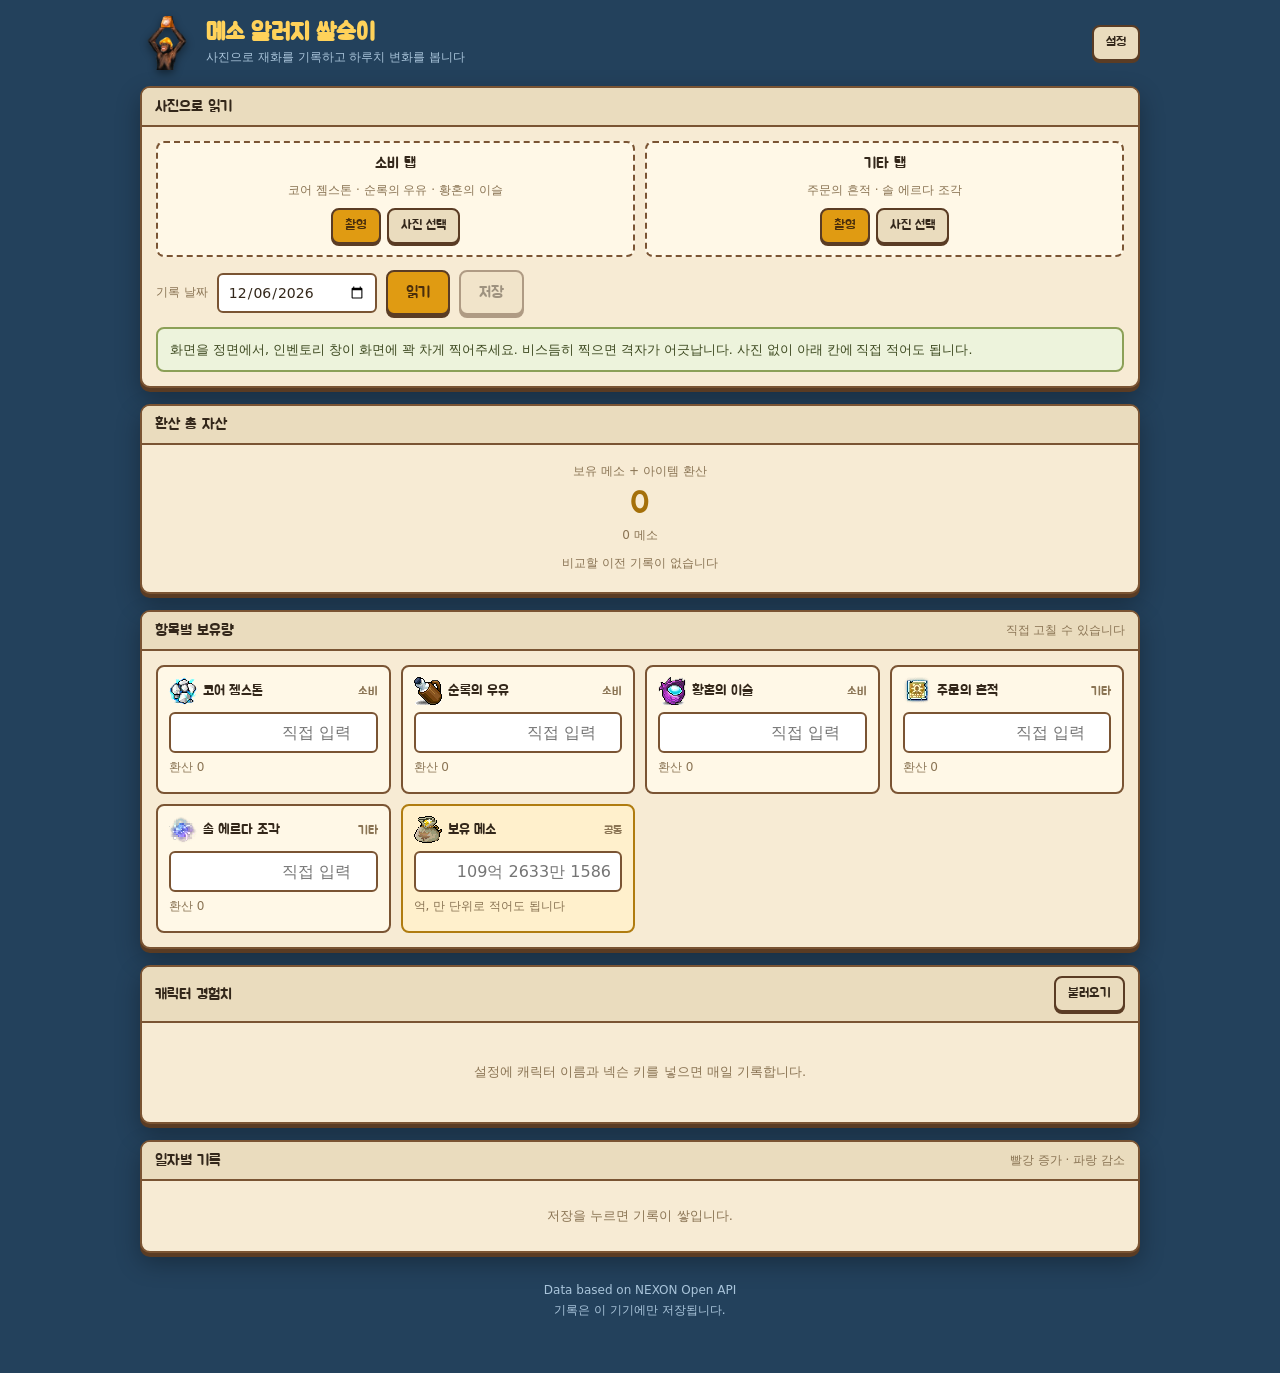
==== index.html @ 9272c511 "Add files via upload" ====
<!DOCTYPE html>
<html lang="ko">
<head>
<meta charset="utf-8" />
<meta name="viewport" content="width=device-width, initial-scale=1, viewport-fit=cover" />
<meta name="theme-color" content="#23415C" />
<meta name="description" content="메이플스토리 재화와 경험치를 사진으로 기록하는 도구" />
<link rel="manifest" href="./manifest.webmanifest" />
<link rel="apple-touch-icon" href="./icon-192.png" />
<meta name="apple-mobile-web-app-capable" content="yes" />
<meta name="apple-mobile-web-app-status-bar-style" content="black-translucent" />
<meta name="apple-mobile-web-app-title" content="쌀숭이" />
<title>메소 알러지 쌀숭이</title>
<link rel="stylesheet" href="./app.css" />
</head>
<body>
<div id="root"></div>
<script src="./app.js" defer></script>
</body>
</html>
---- app.css ----
@import"https://fonts.googleapis.com/css2?family=Jua&display=swap";:root{--bg:#23415C;--panel:#F7EBD4;--panel2:#EADCBE;--edge:#7A5433;--edge2:#5A3C24;--ink:#33271A;--muted:#8A7454;--gold:#E09B12;--gold2:#FFD25A;--up:#D33A2C;--down:#1D6FD4}*{-webkit-tap-highlight-color:transparent}html,body{margin:0;padding:0;background:var(--bg)}.ss-root{font-family:Pretendard,Apple SD Gothic Neo,Malgun Gothic,system-ui,sans-serif;background:var(--bg);color:var(--ink);min-height:100vh;padding:16px 12px calc(40px + env(safe-area-inset-bottom));font-size:14px;font-variant-numeric:tabular-nums}.ss-wrap{max-width:1000px;margin:0 auto;display:flex;flex-direction:column;gap:16px}.ss-disp{font-family:Jua,sans-serif}.ss-panel{background:var(--panel);border:2px solid var(--edge);border-radius:10px;box-shadow:0 4px 0 var(--edge2),0 10px 24px #0000004d;overflow:hidden}.ss-head{background:var(--panel2);border-bottom:2px solid var(--edge);padding:9px 13px;display:flex;align-items:center;justify-content:space-between;gap:8px;flex-wrap:wrap}.ss-head h2{margin:0;font-size:15px;font-family:Jua,sans-serif;font-weight:400}.ss-body{padding:14px}.ss-sub2{font-family:Jua,sans-serif;font-weight:400;font-size:14px;margin:4px 0 8px}.ss-top{display:flex;align-items:center;gap:12px;flex-wrap:wrap}.ss-mascot{width:54px;height:54px;object-fit:contain;flex:none;filter:drop-shadow(0 3px 4px rgba(0,0,0,.45))}.ss-title{font-family:Jua,sans-serif;font-size:24px;color:var(--gold2);margin:0;line-height:1.15}.ss-sub{color:#a9c4da;font-size:12px;margin:2px 0 0}.ss-slots{display:grid;grid-template-columns:1fr 1fr;gap:10px}@media(max-width:600px){.ss-slots{grid-template-columns:1fr}}.ss-slot{border:2px dashed var(--edge);border-radius:8px;background:#fff8e7;padding:11px;display:flex;flex-direction:column;align-items:center;gap:8px;text-align:center}.ss-slot .tag{font-family:Jua,sans-serif;font-size:15px}.ss-slot .hint{font-size:12px;color:var(--muted);line-height:1.6}.ss-picked{width:100%;display:flex;flex-direction:column;gap:8px;align-items:center}.ss-thumb{width:100%;border-radius:5px;border:1px solid var(--edge);display:block}.ss-btnrow{display:flex;gap:6px;justify-content:center;flex-wrap:wrap}.ss-ok{font-size:12px;color:#3e6b23;font-weight:700}.ss-warn{font-size:12px;color:#b0511e;font-weight:700}.ss-actions{margin-top:13px;display:flex;gap:9px;align-items:center;flex-wrap:wrap}.ss-btn{font-family:Jua,sans-serif;font-size:15px;padding:11px 18px;border-radius:8px;border:2px solid var(--edge2);cursor:pointer;color:#4a2e0c;background:var(--gold);box-shadow:0 3px 0 var(--edge2);transition:transform .08s,box-shadow .08s}.ss-btn:active{transform:translateY(3px);box-shadow:0 0 0 var(--edge2)}.ss-btn:disabled{opacity:.45;cursor:not-allowed;transform:none}.ss-btn.ghost{background:var(--panel2);color:var(--ink)}.ss-btn.sm{font-size:13px;padding:8px 12px;box-shadow:0 2px 0 var(--edge2)}.ss-hero{text-align:center;padding:4px 2px}.ss-hero .lab{font-size:12px;color:var(--muted)}.ss-hero .big{font-family:Jua,sans-serif;font-size:32px;color:#a5700a;line-height:1.2;margin:4px 0}@media(max-width:560px){.ss-hero .big{font-size:25px}}.ss-hero .raw{font-size:12px;color:var(--muted)}.ss-delta{display:inline-flex;align-items:center;gap:5px;font-weight:700;font-size:13px;padding:3px 9px;border-radius:20px;background:#0000000d}.up{color:var(--up)}.down{color:var(--down)}.flat{color:var(--muted)}.ss-cards{display:grid;grid-template-columns:repeat(auto-fill,minmax(190px,1fr));gap:10px}.ss-card{background:#fff8e7;border:2px solid var(--edge);border-radius:8px;padding:10px 11px}.ss-card.miss{background:#fde8e4;border-color:#c4574a}.ss-card.meso{border-color:#b07c10;background:#fff0cc}.ss-card .nm{font-family:Jua,sans-serif;font-size:14px;display:flex;justify-content:space-between;align-items:center;gap:6px;margin-bottom:7px}.ss-card .nm>span:first-child{display:flex;align-items:center;gap:6px}.ss-ico{width:28px;height:28px;object-fit:contain;flex:none;image-rendering:pixelated}.ss-card .val{font-size:12px;color:var(--muted);margin-top:6px}.ss-parts{font-size:11px;color:#6e5a3a;background:#f0e2be;border-radius:5px;padding:4px 7px;margin-top:6px;line-height:1.5;word-break:break-all}.ss-num,.ss-inp{width:100%;box-sizing:border-box;font:inherit;padding:9px;border:2px solid var(--edge);border-radius:6px;background:#fff;color:var(--ink);font-variant-numeric:tabular-nums}.ss-num{text-align:right;font-size:16px}.ss-num:focus,.ss-inp:focus{outline:2px solid var(--gold);outline-offset:1px}.ss-row{display:grid;grid-template-columns:1fr 130px;gap:9px;align-items:center;margin-bottom:8px}table.ss-tb{width:100%;border-collapse:collapse;font-size:13px;white-space:nowrap}.ss-tb th,.ss-tb td{padding:8px 10px;border-bottom:1px solid #D9C79F;text-align:right}.ss-tb th{background:var(--panel2);font-family:Jua,sans-serif;font-weight:400}.ss-tb th:first-child,.ss-tb td:first-child{text-align:left}.ss-tb .d{display:block;font-size:11px;font-weight:700;margin-top:2px}.ss-scroll{overflow-x:auto;-webkit-overflow-scrolling:touch}.ss-note{font-size:12px;color:var(--muted);line-height:1.65}.ss-err{background:#fde8e4;border:2px solid #C4574A;color:#8c2e22;border-radius:8px;padding:10px 12px;font-size:13px}.ss-tip{background:#edf3dc;border:2px solid #8CA057;border-radius:8px;padding:10px 12px;font-size:12.5px;color:#3e4a21;line-height:1.7}.ss-empty{text-align:center;color:var(--muted);padding:24px 10px;font-size:13px;line-height:1.7}.ss-spin{width:15px;height:15px;border:2px solid rgba(0,0,0,.2);border-top-color:#4a2e0c;border-radius:50%;display:inline-block;animation:ss-rot .7s linear infinite;vertical-align:-2px}@keyframes ss-rot{to{transform:rotate(360deg)}}@media(prefers-reduced-motion:reduce){.ss-spin{animation-duration:2.4s}}.ss-portrait{width:128px;height:128px;object-fit:contain;image-rendering:pixelated;background:#fff8e7;border:2px solid var(--edge);border-radius:10px;padding:6px;flex:none}@media(max-width:520px){.ss-portrait{width:104px;height:104px}}.ss-exp{height:16px;background:#e3d3ae;border:2px solid var(--edge);border-radius:9px;overflow:hidden}.ss-exp i{display:block;height:100%;background:var(--gold);transition:width .4s ease}.ss-predict{display:grid;grid-template-columns:repeat(auto-fit,minmax(170px,1fr));gap:10px;margin-top:15px}.ss-predict>div{background:#fff8e7;border:2px solid var(--edge);border-radius:8px;padding:10px 12px}.ss-predict .k{display:block;font-size:12px;color:var(--muted)}.ss-predict .v{display:block;font-family:Jua,sans-serif;font-size:19px;margin:3px 0 1px;word-break:break-all}.ss-predict .u{display:block;font-size:11px;color:var(--muted)}.ss-modal{position:fixed;inset:0;background:#0e1a26db;display:flex;align-items:center;justify-content:center;padding:12px;z-index:60}.ss-modal .box{background:var(--panel);border:2px solid var(--edge);border-radius:10px;max-width:900px;width:100%;max-height:94vh;overflow:auto}.ss-canvas{position:relative;user-select:none;touch-action:manipulation;line-height:0;background:#111;border:2px solid var(--edge);border-radius:6px;overflow:hidden;cursor:crosshair}.ss-canvas img{width:100%;display:block;pointer-events:none}.ss-pin{position:absolute;width:18px;height:18px;margin:-9px 0 0 -9px;border-radius:50%;border:3px solid #FFD25A;background:#ffd25a59;pointer-events:none}.ss-pin.br{border-color:#7fe3a1;background:#7fe3a159}.ss-cell{position:absolute;border:1px solid rgba(120,200,255,.55);pointer-events:none;border-radius:2px}.ss-cell.on{border:2px solid #FFD25A;background:#ffd25a4d}.ss-cell.meso{border:2px solid #FFE9A0;background:#ffe9a038}.ss-chips{display:flex;gap:7px;flex-wrap:wrap;margin-top:12px}.ss-chip{display:flex;align-items:center;gap:6px;font:inherit;font-size:13px;padding:7px 11px;border:2px solid var(--edge);border-radius:20px;background:#fff8e7;color:var(--ink);cursor:pointer}.ss-chip.on{background:var(--gold);border-color:var(--edge2)}.ss-chip img{width:20px;height:20px;object-fit:contain;image-rendering:pixelated}.ss-chip b{background:#00000024;border-radius:10px;padding:1px 7px;font-size:11px}
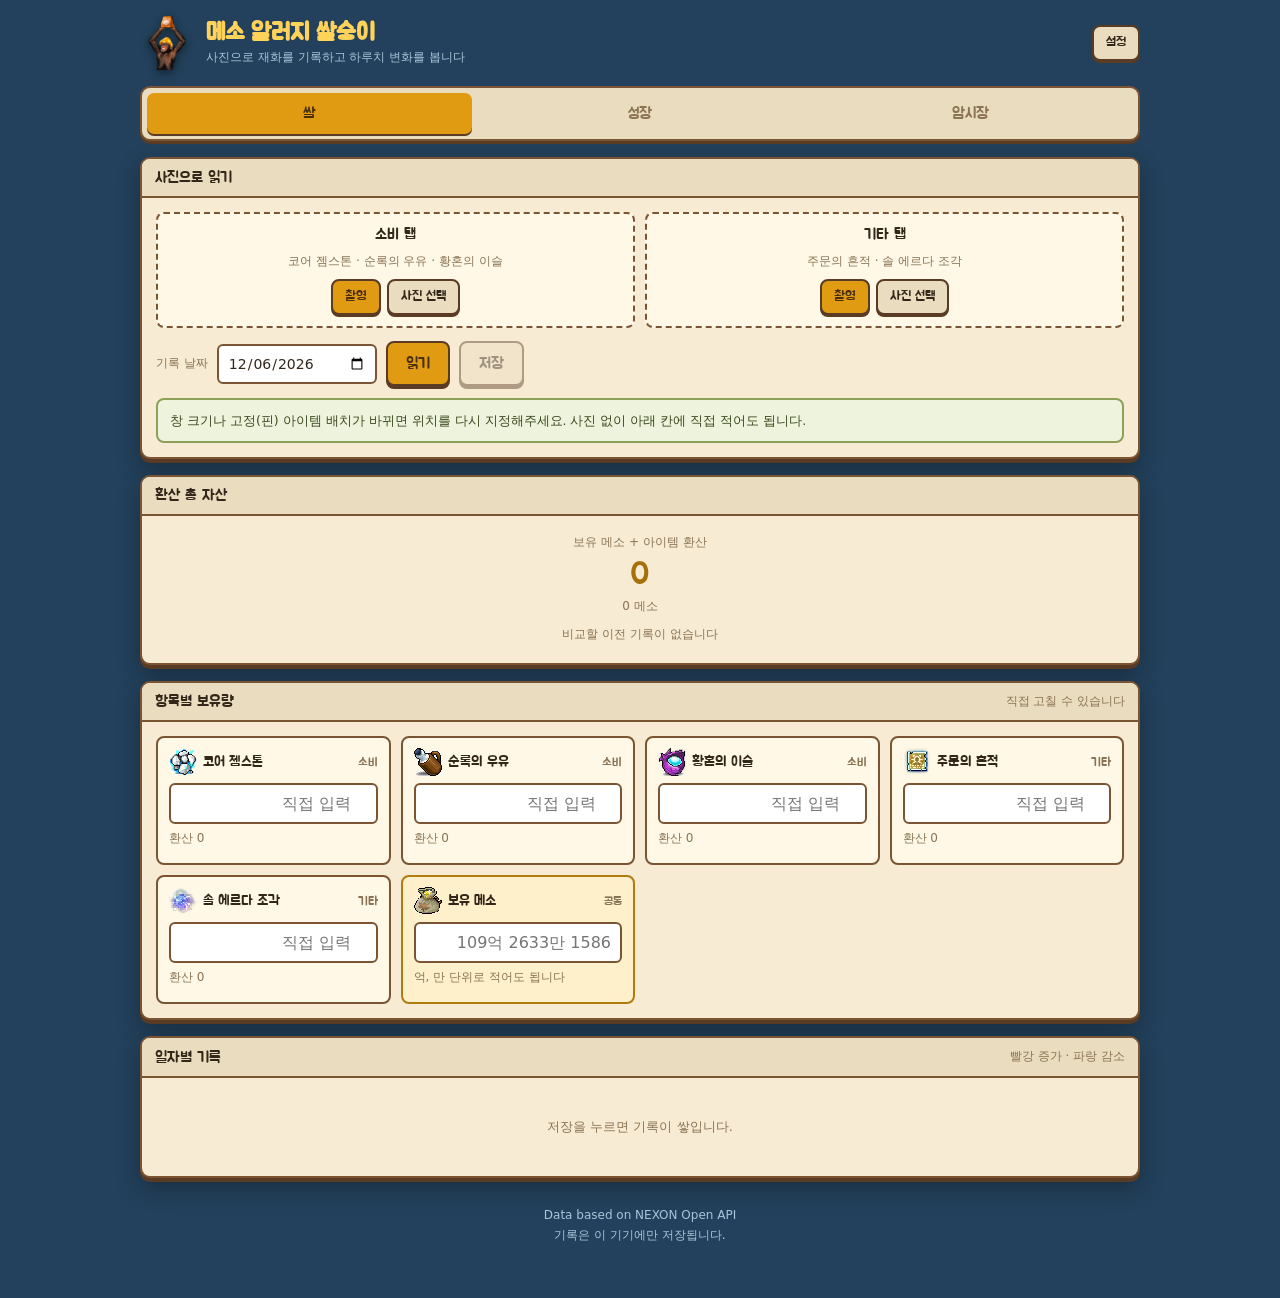
==== commit 535a8fed: "기록을 GitHub 데이터 저장소에 동기화 닉네임별 data/<닉네임>.json 으로 일자별 기록과 경험치를 저장하고 불러온다. 토큰이 없으면 기존처럼 localStorage에만 " ====
--- a/index.html
+++ b/index.html
@@ -15,6 +15,7 @@
 </head>
 <body>
 <div id="root"></div>
+<script src="./sync.js"></script>
 <script src="./app.js" defer></script>
 </body>
 </html>
--- a/app.css
+++ b/app.css
@@ -1 +1 @@
-@import"https://fonts.googleapis.com/css2?family=Jua&display=swap";:root{--bg:#23415C;--panel:#F7EBD4;--panel2:#EADCBE;--edge:#7A5433;--edge2:#5A3C24;--ink:#33271A;--muted:#8A7454;--gold:#E09B12;--gold2:#FFD25A;--up:#D33A2C;--down:#1D6FD4}*{-webkit-tap-highlight-color:transparent}html,body{margin:0;padding:0;background:var(--bg)}.ss-root{font-family:Pretendard,Apple SD Gothic Neo,Malgun Gothic,system-ui,sans-serif;background:var(--bg);color:var(--ink);min-height:100vh;padding:16px 12px calc(40px + env(safe-area-inset-bottom));font-size:14px;font-variant-numeric:tabular-nums}.ss-wrap{max-width:1000px;margin:0 auto;display:flex;flex-direction:column;gap:16px}.ss-disp{font-family:Jua,sans-serif}.ss-panel{background:var(--panel);border:2px solid var(--edge);border-radius:10px;box-shadow:0 4px 0 var(--edge2),0 10px 24px #0000004d;overflow:hidden}.ss-head{background:var(--panel2);border-bottom:2px solid var(--edge);padding:9px 13px;display:flex;align-items:center;justify-content:space-between;gap:8px;flex-wrap:wrap}.ss-head h2{margin:0;font-size:15px;font-family:Jua,sans-serif;font-weight:400}.ss-body{padding:14px}.ss-sub2{font-family:Jua,sans-serif;font-weight:400;font-size:14px;margin:4px 0 8px}.ss-top{display:flex;align-items:center;gap:12px;flex-wrap:wrap}.ss-mascot{width:54px;height:54px;object-fit:contain;flex:none;filter:drop-shadow(0 3px 4px rgba(0,0,0,.45))}.ss-title{font-family:Jua,sans-serif;font-size:24px;color:var(--gold2);margin:0;line-height:1.15}.ss-sub{color:#a9c4da;font-size:12px;margin:2px 0 0}.ss-slots{display:grid;grid-template-columns:1fr 1fr;gap:10px}@media(max-width:600px){.ss-slots{grid-template-columns:1fr}}.ss-slot{border:2px dashed var(--edge);border-radius:8px;background:#fff8e7;padding:11px;display:flex;flex-direction:column;align-items:center;gap:8px;text-align:center}.ss-slot .tag{font-family:Jua,sans-serif;font-size:15px}.ss-slot .hint{font-size:12px;color:var(--muted);line-height:1.6}.ss-picked{width:100%;display:flex;flex-direction:column;gap:8px;align-items:center}.ss-thumb{width:100%;border-radius:5px;border:1px solid var(--edge);display:block}.ss-btnrow{display:flex;gap:6px;justify-content:center;flex-wrap:wrap}.ss-ok{font-size:12px;color:#3e6b23;font-weight:700}.ss-warn{font-size:12px;color:#b0511e;font-weight:700}.ss-actions{margin-top:13px;display:flex;gap:9px;align-items:center;flex-wrap:wrap}.ss-btn{font-family:Jua,sans-serif;font-size:15px;padding:11px 18px;border-radius:8px;border:2px solid var(--edge2);cursor:pointer;color:#4a2e0c;background:var(--gold);box-shadow:0 3px 0 var(--edge2);transition:transform .08s,box-shadow .08s}.ss-btn:active{transform:translateY(3px);box-shadow:0 0 0 var(--edge2)}.ss-btn:disabled{opacity:.45;cursor:not-allowed;transform:none}.ss-btn.ghost{background:var(--panel2);color:var(--ink)}.ss-btn.sm{font-size:13px;padding:8px 12px;box-shadow:0 2px 0 var(--edge2)}.ss-hero{text-align:center;padding:4px 2px}.ss-hero .lab{font-size:12px;color:var(--muted)}.ss-hero .big{font-family:Jua,sans-serif;font-size:32px;color:#a5700a;line-height:1.2;margin:4px 0}@media(max-width:560px){.ss-hero .big{font-size:25px}}.ss-hero .raw{font-size:12px;color:var(--muted)}.ss-delta{display:inline-flex;align-items:center;gap:5px;font-weight:700;font-size:13px;padding:3px 9px;border-radius:20px;background:#0000000d}.up{color:var(--up)}.down{color:var(--down)}.flat{color:var(--muted)}.ss-cards{display:grid;grid-template-columns:repeat(auto-fill,minmax(190px,1fr));gap:10px}.ss-card{background:#fff8e7;border:2px solid var(--edge);border-radius:8px;padding:10px 11px}.ss-card.miss{background:#fde8e4;border-color:#c4574a}.ss-card.meso{border-color:#b07c10;background:#fff0cc}.ss-card .nm{font-family:Jua,sans-serif;font-size:14px;display:flex;justify-content:space-between;align-items:center;gap:6px;margin-bottom:7px}.ss-card .nm>span:first-child{display:flex;align-items:center;gap:6px}.ss-ico{width:28px;height:28px;object-fit:contain;flex:none;image-rendering:pixelated}.ss-card .val{font-size:12px;color:var(--muted);margin-top:6px}.ss-parts{font-size:11px;color:#6e5a3a;background:#f0e2be;border-radius:5px;padding:4px 7px;margin-top:6px;line-height:1.5;word-break:break-all}.ss-num,.ss-inp{width:100%;box-sizing:border-box;font:inherit;padding:9px;border:2px solid var(--edge);border-radius:6px;background:#fff;color:var(--ink);font-variant-numeric:tabular-nums}.ss-num{text-align:right;font-size:16px}.ss-num:focus,.ss-inp:focus{outline:2px solid var(--gold);outline-offset:1px}.ss-row{display:grid;grid-template-columns:1fr 130px;gap:9px;align-items:center;margin-bottom:8px}table.ss-tb{width:100%;border-collapse:collapse;font-size:13px;white-space:nowrap}.ss-tb th,.ss-tb td{padding:8px 10px;border-bottom:1px solid #D9C79F;text-align:right}.ss-tb th{background:var(--panel2);font-family:Jua,sans-serif;font-weight:400}.ss-tb th:first-child,.ss-tb td:first-child{text-align:left}.ss-tb .d{display:block;font-size:11px;font-weight:700;margin-top:2px}.ss-scroll{overflow-x:auto;-webkit-overflow-scrolling:touch}.ss-note{font-size:12px;color:var(--muted);line-height:1.65}.ss-err{background:#fde8e4;border:2px solid #C4574A;color:#8c2e22;border-radius:8px;padding:10px 12px;font-size:13px}.ss-tip{background:#edf3dc;border:2px solid #8CA057;border-radius:8px;padding:10px 12px;font-size:12.5px;color:#3e4a21;line-height:1.7}.ss-empty{text-align:center;color:var(--muted);padding:24px 10px;font-size:13px;line-height:1.7}.ss-spin{width:15px;height:15px;border:2px solid rgba(0,0,0,.2);border-top-color:#4a2e0c;border-radius:50%;display:inline-block;animation:ss-rot .7s linear infinite;vertical-align:-2px}@keyframes ss-rot{to{transform:rotate(360deg)}}@media(prefers-reduced-motion:reduce){.ss-spin{animation-duration:2.4s}}.ss-portrait{width:128px;height:128px;object-fit:contain;image-rendering:pixelated;background:#fff8e7;border:2px solid var(--edge);border-radius:10px;padding:6px;flex:none}@media(max-width:520px){.ss-portrait{width:104px;height:104px}}.ss-exp{height:16px;background:#e3d3ae;border:2px solid var(--edge);border-radius:9px;overflow:hidden}.ss-exp i{display:block;height:100%;background:var(--gold);transition:width .4s ease}.ss-predict{display:grid;grid-template-columns:repeat(auto-fit,minmax(170px,1fr));gap:10px;margin-top:15px}.ss-predict>div{background:#fff8e7;border:2px solid var(--edge);border-radius:8px;padding:10px 12px}.ss-predict .k{display:block;font-size:12px;color:var(--muted)}.ss-predict .v{display:block;font-family:Jua,sans-serif;font-size:19px;margin:3px 0 1px;word-break:break-all}.ss-predict .u{display:block;font-size:11px;color:var(--muted)}.ss-modal{position:fixed;inset:0;background:#0e1a26db;display:flex;align-items:center;justify-content:center;padding:12px;z-index:60}.ss-modal .box{background:var(--panel);border:2px solid var(--edge);border-radius:10px;max-width:900px;width:100%;max-height:94vh;overflow:auto}.ss-canvas{position:relative;user-select:none;touch-action:manipulation;line-height:0;background:#111;border:2px solid var(--edge);border-radius:6px;overflow:hidden;cursor:crosshair}.ss-canvas img{width:100%;display:block;pointer-events:none}.ss-pin{position:absolute;width:18px;height:18px;margin:-9px 0 0 -9px;border-radius:50%;border:3px solid #FFD25A;background:#ffd25a59;pointer-events:none}.ss-pin.br{border-color:#7fe3a1;background:#7fe3a159}.ss-cell{position:absolute;border:1px solid rgba(120,200,255,.55);pointer-events:none;border-radius:2px}.ss-cell.on{border:2px solid #FFD25A;background:#ffd25a4d}.ss-cell.meso{border:2px solid #FFE9A0;background:#ffe9a038}.ss-chips{display:flex;gap:7px;flex-wrap:wrap;margin-top:12px}.ss-chip{display:flex;align-items:center;gap:6px;font:inherit;font-size:13px;padding:7px 11px;border:2px solid var(--edge);border-radius:20px;background:#fff8e7;color:var(--ink);cursor:pointer}.ss-chip.on{background:var(--gold);border-color:var(--edge2)}.ss-chip img{width:20px;height:20px;object-fit:contain;image-rendering:pixelated}.ss-chip b{background:#00000024;border-radius:10px;padding:1px 7px;font-size:11px}
+@import"https://fonts.googleapis.com/css2?family=Jua&display=swap";:root{--bg:#23415C;--panel:#F7EBD4;--panel2:#EADCBE;--edge:#7A5433;--edge2:#5A3C24;--ink:#33271A;--muted:#8A7454;--gold:#E09B12;--gold2:#FFD25A;--up:#D33A2C;--down:#1D6FD4}*{-webkit-tap-highlight-color:transparent}html,body{margin:0;padding:0;background:var(--bg)}.ss-root{font-family:Pretendard,Apple SD Gothic Neo,Malgun Gothic,system-ui,sans-serif;background:var(--bg);color:var(--ink);min-height:100vh;padding:16px 12px calc(40px + env(safe-area-inset-bottom));font-size:14px;font-variant-numeric:tabular-nums}.ss-wrap{max-width:1000px;margin:0 auto;display:flex;flex-direction:column;gap:16px}.ss-disp{font-family:Jua,sans-serif}.ss-panel{background:var(--panel);border:2px solid var(--edge);border-radius:10px;box-shadow:0 4px 0 var(--edge2),0 10px 24px #0000004d;overflow:hidden}.ss-head{background:var(--panel2);border-bottom:2px solid var(--edge);padding:9px 13px;display:flex;align-items:center;justify-content:space-between;gap:8px;flex-wrap:wrap}.ss-head h2{margin:0;font-size:15px;font-family:Jua,sans-serif;font-weight:400}.ss-body{padding:14px}.ss-sub2{font-family:Jua,sans-serif;font-weight:400;font-size:14px;margin:4px 0 8px}.ss-top{display:flex;align-items:center;gap:12px;flex-wrap:wrap}.ss-mascot{width:54px;height:54px;object-fit:contain;flex:none;filter:drop-shadow(0 3px 4px rgba(0,0,0,.45))}.ss-title{font-family:Jua,sans-serif;font-size:24px;color:var(--gold2);margin:0;line-height:1.15}.ss-sub{color:#a9c4da;font-size:12px;margin:2px 0 0}.ss-slots{display:grid;grid-template-columns:1fr 1fr;gap:10px}@media(max-width:600px){.ss-slots{grid-template-columns:1fr}}.ss-slot{border:2px dashed var(--edge);border-radius:8px;background:#fff8e7;padding:11px;display:flex;flex-direction:column;align-items:center;gap:8px;text-align:center}.ss-slot .tag{font-family:Jua,sans-serif;font-size:15px}.ss-slot .hint{font-size:12px;color:var(--muted);line-height:1.6}.ss-picked{width:100%;display:flex;flex-direction:column;gap:8px;align-items:center}.ss-thumb{width:100%;border-radius:5px;border:1px solid var(--edge);display:block}.ss-btnrow{display:flex;gap:6px;justify-content:center;flex-wrap:wrap}.ss-ok{font-size:12px;color:#3e6b23;font-weight:700}.ss-warn{font-size:12px;color:#b0511e;font-weight:700}.ss-actions{margin-top:13px;display:flex;gap:9px;align-items:center;flex-wrap:wrap}.ss-btn{font-family:Jua,sans-serif;font-size:15px;padding:11px 18px;border-radius:8px;border:2px solid var(--edge2);cursor:pointer;color:#4a2e0c;background:var(--gold);box-shadow:0 3px 0 var(--edge2);transition:transform .08s,box-shadow .08s}.ss-btn:active{transform:translateY(3px);box-shadow:0 0 0 var(--edge2)}.ss-btn:disabled{opacity:.45;cursor:not-allowed;transform:none}.ss-btn.ghost{background:var(--panel2);color:var(--ink)}.ss-btn.sm{font-size:13px;padding:8px 12px;box-shadow:0 2px 0 var(--edge2)}.ss-hero{text-align:center;padding:4px 2px}.ss-hero .lab{font-size:12px;color:var(--muted)}.ss-hero .big{font-family:Jua,sans-serif;font-size:32px;color:#a5700a;line-height:1.2;margin:4px 0}@media(max-width:560px){.ss-hero .big{font-size:25px}}.ss-hero .raw{font-size:12px;color:var(--muted)}.ss-delta{display:inline-flex;align-items:center;gap:5px;font-weight:700;font-size:13px;padding:3px 9px;border-radius:20px;background:#0000000d}.up{color:var(--up)}.down{color:var(--down)}.flat{color:var(--muted)}.ss-cards{display:grid;grid-template-columns:repeat(auto-fill,minmax(190px,1fr));gap:10px}.ss-card{background:#fff8e7;border:2px solid var(--edge);border-radius:8px;padding:10px 11px}.ss-card.miss{background:#fde8e4;border-color:#c4574a}.ss-card.meso{border-color:#b07c10;background:#fff0cc}.ss-card .nm{font-family:Jua,sans-serif;font-size:14px;display:flex;justify-content:space-between;align-items:center;gap:6px;margin-bottom:7px}.ss-card .nm>span:first-child{display:flex;align-items:center;gap:6px}.ss-ico{width:28px;height:28px;object-fit:contain;flex:none;image-rendering:pixelated}.ss-card .val{font-size:12px;color:var(--muted);margin-top:6px}.ss-parts{font-size:11px;color:#6e5a3a;background:#f0e2be;border-radius:5px;padding:4px 7px;margin-top:6px;line-height:1.5;word-break:break-all}.ss-num,.ss-inp{width:100%;box-sizing:border-box;font:inherit;padding:9px;border:2px solid var(--edge);border-radius:6px;background:#fff;color:var(--ink);font-variant-numeric:tabular-nums}.ss-num{text-align:right;font-size:16px}.ss-num:focus,.ss-inp:focus{outline:2px solid var(--gold);outline-offset:1px}.ss-row{display:grid;grid-template-columns:1fr 130px;gap:9px;align-items:center;margin-bottom:8px}table.ss-tb{width:100%;border-collapse:collapse;font-size:13px;white-space:nowrap}.ss-tb th,.ss-tb td{padding:8px 10px;border-bottom:1px solid #D9C79F;text-align:right}.ss-tb th{background:var(--panel2);font-family:Jua,sans-serif;font-weight:400}.ss-tb th:first-child,.ss-tb td:first-child{text-align:left}.ss-tb .d{display:block;font-size:11px;font-weight:700;margin-top:2px}.ss-scroll{overflow-x:auto;-webkit-overflow-scrolling:touch}.ss-note{font-size:12px;color:var(--muted);line-height:1.65}.ss-err{background:#fde8e4;border:2px solid #C4574A;color:#8c2e22;border-radius:8px;padding:10px 12px;font-size:13px}.ss-tip{background:#edf3dc;border:2px solid #8CA057;border-radius:8px;padding:10px 12px;font-size:12.5px;color:#3e4a21;line-height:1.7}.ss-empty{text-align:center;color:var(--muted);padding:24px 10px;font-size:13px;line-height:1.7}.ss-spin{width:15px;height:15px;border:2px solid rgba(0,0,0,.2);border-top-color:#4a2e0c;border-radius:50%;display:inline-block;animation:ss-rot .7s linear infinite;vertical-align:-2px}@keyframes ss-rot{to{transform:rotate(360deg)}}@media(prefers-reduced-motion:reduce){.ss-spin{animation-duration:2.4s}}.ss-portrait{width:128px;height:128px;object-fit:contain;image-rendering:pixelated;background:#fff8e7;border:2px solid var(--edge);border-radius:10px;padding:6px;flex:none}@media(max-width:520px){.ss-portrait{width:104px;height:104px}}.ss-exp{height:16px;background:#e3d3ae;border:2px solid var(--edge);border-radius:9px;overflow:hidden}.ss-exp i{display:block;height:100%;background:var(--gold);transition:width .4s ease}.ss-predict{display:grid;grid-template-columns:repeat(auto-fit,minmax(170px,1fr));gap:10px;margin-top:15px}.ss-predict>div{background:#fff8e7;border:2px solid var(--edge);border-radius:8px;padding:10px 12px}.ss-predict .k{display:block;font-size:12px;color:var(--muted)}.ss-predict .v{display:block;font-family:Jua,sans-serif;font-size:19px;margin:3px 0 1px;word-break:break-all}.ss-predict .u{display:block;font-size:11px;color:var(--muted)}.ss-modal{position:fixed;inset:0;background:#0e1a26db;display:flex;align-items:center;justify-content:center;padding:12px;z-index:60}.ss-modal .box{background:var(--panel);border:2px solid var(--edge);border-radius:10px;max-width:900px;width:100%;max-height:94vh;overflow:auto}.ss-canvas{position:relative;user-select:none;touch-action:none;line-height:0;background:#111;border:2px solid var(--edge);border-radius:6px;overflow:hidden;cursor:crosshair}.ss-canvas img{width:100%;display:block;pointer-events:none}.ss-cell{position:absolute;border:2px solid rgba(120,200,255,.75);background:#78c8ff1f;border-radius:3px;cursor:pointer}.ss-cell.on{border:2px solid #FFD25A;background:#ffd25a47}.ss-cell.meso{border:2px solid #FFE9A0;background:#ffe9a04d}.ss-chips{display:flex;gap:7px;flex-wrap:wrap;margin-top:12px}.ss-chip{display:flex;align-items:center;gap:6px;font:inherit;font-size:13px;padding:8px 12px;border:2px solid var(--edge);border-radius:20px;background:#fff8e7;color:var(--ink);cursor:pointer}.ss-chip.on{background:var(--gold);border-color:var(--edge2)}.ss-chip.meso{border-style:dashed}.ss-chip img{width:20px;height:20px;object-fit:contain;image-rendering:pixelated}.ss-chip b{background:#00000024;border-radius:10px;padding:1px 7px;font-size:11px}.ss-tabs{display:flex;gap:6px;background:var(--panel2);border:2px solid var(--edge);border-radius:10px;padding:5px;box-shadow:0 3px 0 var(--edge2)}.ss-tab{flex:1;font-family:Jua,sans-serif;font-size:15px;padding:11px 8px;border:none;border-radius:7px;background:transparent;color:var(--muted);cursor:pointer}.ss-tab.on{background:var(--gold);color:#4a2e0c;box-shadow:0 2px 0 var(--edge2)}.ss-hist-cards{display:none;flex-direction:column;gap:10px}@media(max-width:700px){.ss-hist-cards{display:flex}.ss-hist-table{display:none}}.ss-hist{background:#fff8e7;border:2px solid var(--edge);border-radius:8px;padding:11px 12px}.ss-hist-top{display:flex;justify-content:space-between;align-items:center;gap:8px;flex-wrap:wrap}.ss-hist-top .dt{font-family:Jua,sans-serif;font-size:15px}.ss-hist-top .rt{display:flex;align-items:center;gap:8px}.ss-hist-top .d{display:inline;margin:0}.ss-hist-total{font-family:Jua,sans-serif;font-size:21px;color:#a5700a;margin:5px 0 10px;word-break:break-all;line-height:1.25}.ss-hist-grid{display:grid;grid-template-columns:1fr 1fr;gap:8px}@media(max-width:400px){.ss-hist-grid{grid-template-columns:1fr}}.ss-hist-it{display:flex;gap:8px;align-items:flex-start;background:#f3e6c8;border-radius:6px;padding:7px 9px}.ss-hist-it img{width:24px;height:24px;object-fit:contain;image-rendering:pixelated;flex:none}.ss-hist-it>div{display:flex;flex-direction:column;min-width:0}.ss-hist-it .n{font-size:11px;color:var(--muted)}.ss-hist-it .v{font-size:14px;font-weight:700;word-break:break-all}.ss-hist-it .d{margin-top:1px}.ss-hume-hero{display:flex;justify-content:space-between;align-items:flex-end;gap:12px;flex-wrap:wrap}.ss-hume-hero .lab{display:block;font-size:12px;color:var(--muted)}.ss-hume-hero .big{font-family:Jua,sans-serif;font-size:34px;color:#a5700a;line-height:1.2;display:block;word-break:break-all}.ss-hume-hero .big b{font-size:18px;font-weight:400}@media(max-width:480px){.ss-hume-hero .big{font-size:27px}}.ss-hume-hero .right{display:flex;flex-direction:column;align-items:flex-end;gap:5px}.ss-hume-hero .upd{font-size:11px;color:var(--muted)}.ss-mk-ref{display:grid;grid-template-columns:1fr 1fr;gap:9px}@media(max-width:480px){.ss-mk-ref{grid-template-columns:1fr}}.ss-ref{display:flex;align-items:center;gap:8px;font:inherit;text-align:left;cursor:pointer;background:#fff8e7;border:2px solid var(--edge);border-radius:8px;padding:9px 11px;color:var(--ink)}.ss-ref:active{transform:translateY(2px)}.ss-ref img{width:26px;height:26px;object-fit:contain;image-rendering:pixelated;flex:none}.ss-ref .n{font-size:11px;color:var(--muted);display:block}.ss-ref .v{font-size:14px;font-weight:700;word-break:break-all}.ss-ref>span:not(.n):not(.v){display:flex;flex-direction:column}.ss-calc{margin-top:14px;background:#fff8e7;border:2px solid var(--edge);border-radius:8px;padding:10px 12px}.ss-calc .row{display:flex;justify-content:space-between;gap:10px;font-size:13px;padding:5px 0;color:var(--muted);flex-wrap:wrap}.ss-calc .row.total{border-top:1px solid #D9C79F;margin-top:4px;padding-top:9px;color:var(--ink);font-weight:700;font-size:14px}.ss-calc .row.hume{color:#a5700a;font-family:Jua,sans-serif;font-size:17px}.ss-mk-list{display:flex;flex-direction:column;gap:8px}.ss-mk-row{display:flex;justify-content:space-between;align-items:center;gap:10px;background:#fff8e7;border:2px solid var(--edge);border-radius:8px;padding:9px 11px;flex-wrap:wrap}.ss-mk-row .dt{display:block;font-family:Jua,sans-serif;font-size:14px}.ss-mk-row .sub{display:block;font-size:11px;color:var(--muted)}.ss-mk-row .rt{display:flex;align-items:center;gap:9px}.ss-mk-row .hm{font-family:Jua,sans-serif;font-size:16px;color:#a5700a}
